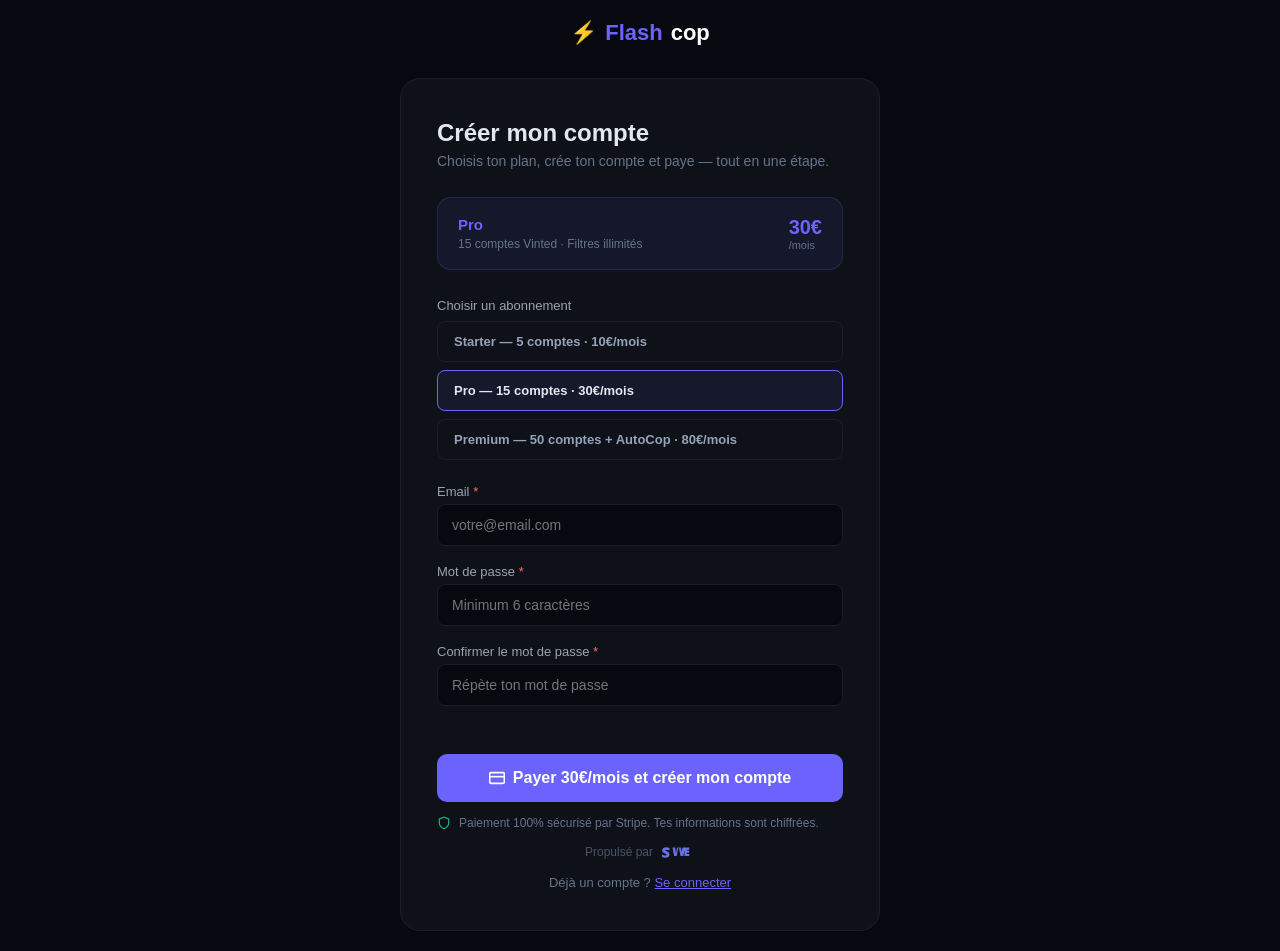
==== frontend/inscription.html @ 48cda0c5 "feat: flow intégré — inscription + paiement Stripe en une seule étape Nouveau parcours utilisateur :" ====
<!DOCTYPE html>
<html lang="fr">
<head>
  <meta charset="UTF-8"/>
  <meta name="viewport" content="width=device-width, initial-scale=1.0"/>
  <title>S'inscrire — Flashcop</title>
  <style>
    *{box-sizing:border-box;margin:0;padding:0}
    body{background:#080910;min-height:100vh;display:flex;align-items:center;justify-content:center;font-family:-apple-system,BlinkMacSystemFont,'Segoe UI',sans-serif;padding:20px}
    .container{width:100%;max-width:480px}
    .logo{display:flex;align-items:center;gap:8px;font-size:22px;font-weight:900;color:#fff;justify-content:center;margin-bottom:32px;text-decoration:none}
    .logo span{color:#6c63ff}
    .box{background:#0f1119;border:1px solid #1a1d2e;border-radius:20px;padding:40px 36px}
    h1{font-size:24px;font-weight:800;color:#e2e8f0;margin-bottom:6px}
    .sub{color:#64748b;font-size:14px;margin-bottom:28px}

    /* Plan summary */
    .plan-card{border-radius:14px;padding:18px 20px;margin-bottom:28px;display:flex;align-items:center;justify-content:space-between;gap:12px}
    .plan-card.starter{background:rgba(56,189,248,.08);border:1px solid rgba(56,189,248,.2)}
    .plan-card.pro{background:rgba(108,99,255,.08);border:1px solid rgba(108,99,255,.2)}
    .plan-card.premium{background:rgba(245,158,11,.08);border:1px solid rgba(245,158,11,.2)}
    .plan-name{font-size:15px;font-weight:700}
    .plan-name.starter{color:#38bdf8}
    .plan-name.pro{color:#6c63ff}
    .plan-name.premium{color:#f59e0b}
    .plan-features{font-size:12px;color:#64748b;margin-top:4px}
    .plan-price{font-size:20px;font-weight:900;white-space:nowrap}
    .plan-price.starter{color:#38bdf8}
    .plan-price.pro{color:#6c63ff}
    .plan-price.premium{color:#f59e0b}
    .plan-per{font-size:11px;font-weight:400;color:#64748b}

    label{display:block;color:#9ca3af;font-size:13px;margin-bottom:5px;margin-top:18px}
    input{width:100%;padding:12px 14px;background:#080910;border:1px solid #1a1d2e;border-radius:8px;color:#e2e8f0;font-size:14px;outline:none;transition:.15s}
    input:focus{border-color:#6c63ff}

    .divider{border:none;border-top:1px solid #1a1d2e;margin:24px 0}

    .secure-note{display:flex;align-items:center;gap:8px;font-size:12px;color:#64748b;margin-top:14px}
    .secure-note svg{flex-shrink:0;color:#10b981}

    .error{color:#f87171;font-size:13px;margin-top:10px;text-align:center;min-height:18px}

    .btn-pay{width:100%;margin-top:20px;padding:15px;background:#6c63ff;color:#fff;border:none;border-radius:10px;font-size:16px;font-weight:800;cursor:pointer;transition:.15s;display:flex;align-items:center;justify-content:center;gap:8px}
    .btn-pay:hover{background:#5750e3;transform:translateY(-1px)}
    .btn-pay:disabled{opacity:.5;cursor:not-allowed;transform:none}
    .btn-pay.starter{background:#38bdf8;color:#000}
    .btn-pay.starter:hover{background:#0ea5e9}
    .btn-pay.premium{background:linear-gradient(135deg,#f59e0b,#e67e22);color:#000}
    .btn-pay.premium:hover{filter:brightness(1.1)}

    .footer-link{text-align:center;margin-top:16px;font-size:13px;color:#64748b}
    .footer-link a{color:#6c63ff}

    .stripe-badge{display:flex;align-items:center;justify-content:center;gap:6px;margin-top:14px;font-size:12px;color:#475569}
    .stripe-badge svg{width:36px;height:15px}
  </style>
</head>
<body>
<div class="container">
  <a href="/" class="logo">⚡ <span>Flash</span>cop</a>
  <div class="box">
    <h1>Créer mon compte</h1>
    <p class="sub">Choisis ton plan, crée ton compte et paye — tout en une étape.</p>

    <!-- Plan summary (filled by JS) -->
    <div class="plan-card" id="plan-card">
      <div>
        <div class="plan-name" id="plan-name">—</div>
        <div class="plan-features" id="plan-features">—</div>
      </div>
      <div>
        <div class="plan-price" id="plan-price">—</div>
        <div class="plan-per">/mois</div>
      </div>
    </div>

    <!-- Plan picker (if no plan in URL) -->
    <div id="plan-picker" style="display:none;margin-bottom:24px">
      <label style="margin-top:0">Choisir un abonnement</label>
      <div style="display:grid;gap:8px;margin-top:8px">
        <button class="plan-pick-btn" data-plan="starter" onclick="selectPlan('starter')">Starter — 5 comptes · 10€/mois</button>
        <button class="plan-pick-btn" data-plan="pro" onclick="selectPlan('pro')">Pro — 15 comptes · 30€/mois</button>
        <button class="plan-pick-btn active" data-plan="premium" onclick="selectPlan('premium')">Premium — 50 comptes + AutoCop · 80€/mois</button>
      </div>
    </div>

    <label>Email <span style="color:#f87171">*</span></label>
    <input type="email" id="email" placeholder="votre@email.com" autocomplete="email"/>

    <label>Mot de passe <span style="color:#f87171">*</span></label>
    <input type="password" id="password" placeholder="Minimum 6 caractères" autocomplete="new-password"/>

    <label>Confirmer le mot de passe <span style="color:#f87171">*</span></label>
    <input type="password" id="password2" placeholder="Répète ton mot de passe"/>

    <div class="error" id="err"></div>

    <button class="btn-pay" id="btn-pay" onclick="startPayment()">
      <svg width="16" height="16" viewBox="0 0 24 24" fill="none" stroke="currentColor" stroke-width="2.5"><rect x="1" y="4" width="22" height="16" rx="2"/><line x1="1" y1="10" x2="23" y2="10"/></svg>
      <span id="btn-label">Payer et créer mon compte</span>
    </button>

    <div class="secure-note">
      <svg width="14" height="14" viewBox="0 0 24 24" fill="none" stroke="currentColor" stroke-width="2"><path d="M12 22s8-4 8-10V5l-8-3-8 3v7c0 6 8 10 8 10z"/></svg>
      Paiement 100% sécurisé par Stripe. Tes informations sont chiffrées.
    </div>

    <div class="stripe-badge">
      Propulsé par
      <svg viewBox="0 0 60 25" fill="none" xmlns="http://www.w3.org/2000/svg">
        <path d="M10.4 10.6c0-.8.7-1.1 1.8-1.1 1.6 0 3.6.5 5.2 1.4V6.5C15.7 5.8 13.9 5.5 12 5.5 8 5.5 5.3 7.6 5.3 11c0 5.3 7.3 4.5 7.3 6.8 0 .9-.8 1.2-2 1.2-1.7 0-3.9-.7-5.6-1.7v4.5c1.9.8 3.8 1.2 5.6 1.2 4.1 0 6.9-2 6.9-5.5-.1-5.8-7.1-4.7-7.1-6.9zM32.3 5.8l-2.8 14.4h-4.3l-2.8-14.4h4.4l1.5 9.7 1.5-9.7h2.5zM37.4 5.8H33l3 14.4h4.5l3-14.4h-4.5l-1.3 7.8-1.3-7.8zM50.4 5.8h-8v14.4h8v-3.7h-4v-2.1h3.7v-3.5H46.4V9.5h4V5.8z" fill="#6772e5"/>
      </svg>
    </div>

    <div class="footer-link">Déjà un compte ? <a href="/login.html">Se connecter</a></div>
  </div>
</div>

<style>
.plan-pick-btn{width:100%;padding:12px 16px;background:#0f1119;border:1px solid #1a1d2e;border-radius:8px;color:#94a3b8;font-size:13px;font-weight:600;cursor:pointer;text-align:left;transition:.15s}
.plan-pick-btn:hover,.plan-pick-btn.active{border-color:#6c63ff;color:#e2e8f0;background:rgba(108,99,255,.08)}
</style>

<script>
const PLANS = {
  starter: { name:'Starter', price:'10€', features:'5 comptes Vinted · Filtres illimités', color:'starter' },
  pro:     { name:'Pro',     price:'30€', features:'15 comptes Vinted · Filtres illimités', color:'pro' },
  premium: { name:'Premium', price:'80€', features:'50 comptes Vinted · AutoCop · Filtres illimités', color:'premium' },
};

let currentPlan = new URLSearchParams(window.location.search).get('plan') || '';

function selectPlan(p) {
  currentPlan = p;
  document.querySelectorAll('.plan-pick-btn').forEach(b => b.classList.toggle('active', b.dataset.plan === p));
  renderPlanCard();
}

function renderPlanCard() {
  const p = PLANS[currentPlan];
  if (!p) return;
  const card = document.getElementById('plan-card');
  card.className = 'plan-card ' + p.color;
  document.getElementById('plan-name').className = 'plan-name ' + p.color;
  document.getElementById('plan-name').textContent = p.name;
  document.getElementById('plan-features').textContent = p.features;
  document.getElementById('plan-price').className = 'plan-price ' + p.color;
  document.getElementById('plan-price').textContent = p.price;
  document.getElementById('btn-pay').className = 'btn-pay ' + p.color;
  document.getElementById('btn-label').textContent = `Payer ${p.price}/mois et créer mon compte`;
}

// Init
if (currentPlan && PLANS[currentPlan]) {
  document.getElementById('plan-picker').style.display = 'none';
  renderPlanCard();
} else {
  document.getElementById('plan-picker').style.display = 'block';
  document.getElementById('plan-card').style.display = 'none';
  currentPlan = 'pro';
  selectPlan('pro');
  document.getElementById('plan-card').style.display = 'flex';
}

// Pre-fill email from URL if present
const urlEmail = new URLSearchParams(window.location.search).get('email');
if (urlEmail) document.getElementById('email').value = urlEmail;

async function startPayment() {
  const email = document.getElementById('email').value.trim();
  const pw = document.getElementById('password').value;
  const pw2 = document.getElementById('password2').value;
  const errEl = document.getElementById('err');
  const btn = document.getElementById('btn-pay');
  errEl.textContent = '';

  if (!currentPlan || !PLANS[currentPlan]) { errEl.textContent = 'Choisis un abonnement.'; return; }
  if (!email) { errEl.textContent = 'Entre ton adresse email.'; return; }
  if (!/^[^\s@]+@[^\s@]+\.[^\s@]+$/.test(email)) { errEl.textContent = 'Adresse email invalide.'; return; }
  if (pw.length < 6) { errEl.textContent = 'Mot de passe trop court (min 6 caractères).'; return; }
  if (pw !== pw2) { errEl.textContent = 'Les mots de passe ne correspondent pas.'; return; }

  btn.disabled = true;
  document.getElementById('btn-label').textContent = 'Redirection vers Stripe…';

  // Store credentials temporarily in sessionStorage for post-payment use
  sessionStorage.setItem('fc_signup', JSON.stringify({ email, password: pw, plan: currentPlan }));

  try {
    const r = await fetch('/api/payment/checkout', {
      method: 'POST',
      headers: { 'Content-Type': 'application/json' },
      body: JSON.stringify({ plan: currentPlan, customer_email: email }),
    });
    const data = await r.json();
    if (data.url) {
      window.location.href = data.url;
    } else {
      // Stripe not configured — create account directly (dev mode)
      await _createAccountDirectly();
    }
  } catch {
    await _createAccountDirectly();
  }
}

async function _createAccountDirectly() {
  // Dev/demo mode: no Stripe, create account with free plan
  const email = document.getElementById('email').value.trim();
  const pw = document.getElementById('password').value;
  const errEl = document.getElementById('err');
  try {
    const r = await fetch('/api/auth/register', {
      method: 'POST',
      headers: { 'Content-Type': 'application/json' },
      body: JSON.stringify({ email, password: pw, license_key: '' }),
    });
    const data = await r.json();
    if (!r.ok) { errEl.textContent = data.detail || 'Erreur inscription'; return; }
    sessionStorage.removeItem('fc_signup');
    localStorage.setItem('vbot_token', data.token);
    localStorage.setItem('vbot_user', JSON.stringify(data.user));
    window.location.href = '/app';
  } catch(e) {
    errEl.textContent = 'Erreur serveur : ' + e.message;
  } finally {
    document.getElementById('btn-pay').disabled = false;
    document.getElementById('btn-label').textContent = 'Payer et créer mon compte';
  }
}

document.addEventListener('keydown', e => { if (e.key === 'Enter') startPayment(); });
</script>
</body>
</html>
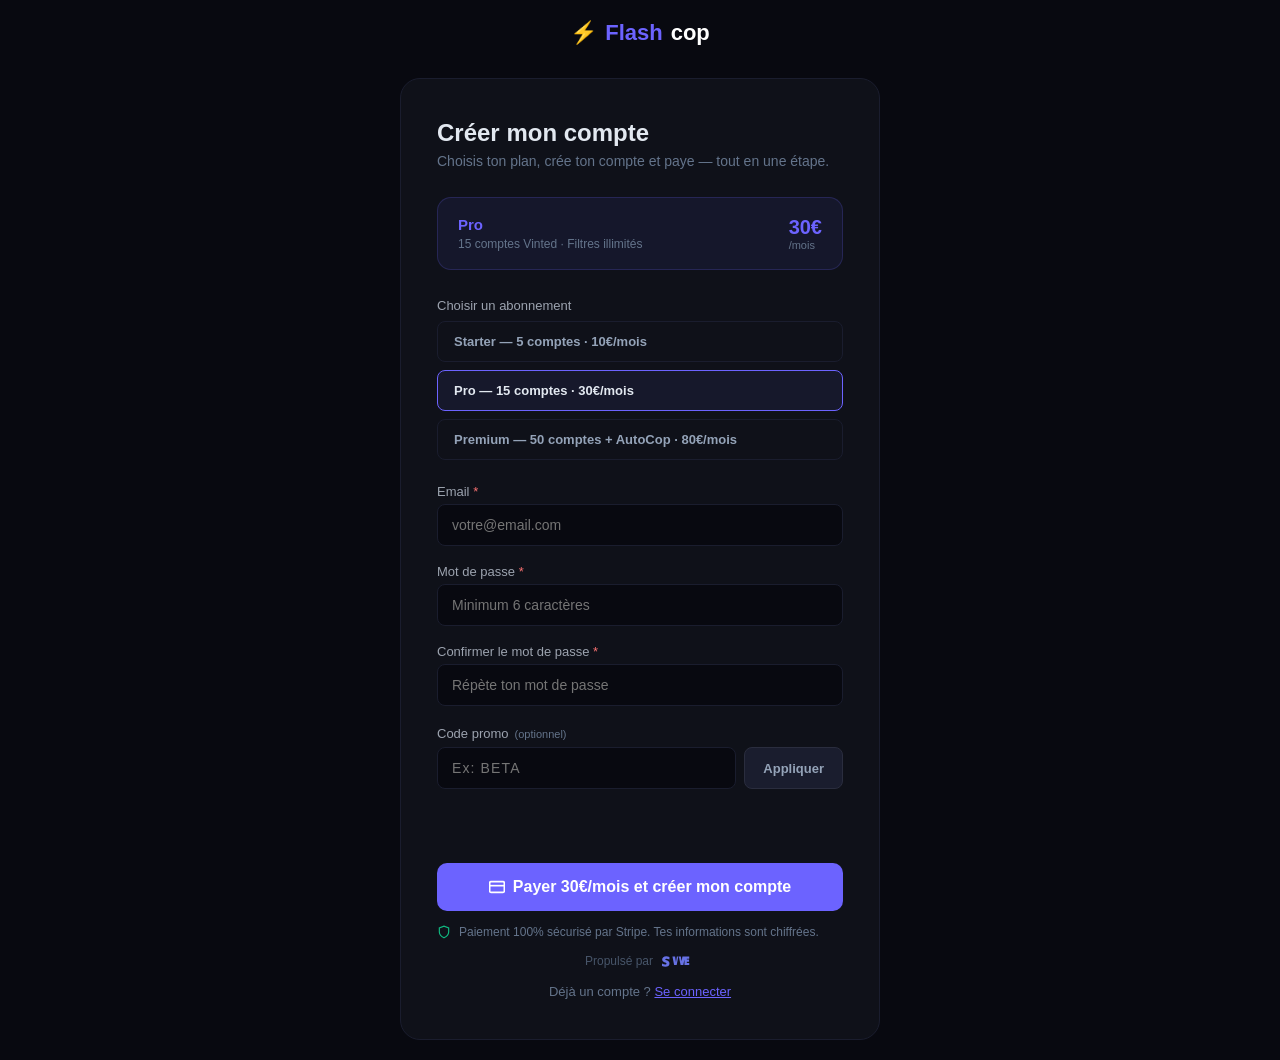
==== commit b5d4dd2c: "Add promo code system with BETA (100% free) code - New PromoCode DB model with discount_percent, pla" ====
--- a/frontend/inscription.html
+++ b/frontend/inscription.html
@@ -94,6 +94,24 @@
     <label>Confirmer le mot de passe <span style="color:#f87171">*</span></label>
     <input type="password" id="password2" placeholder="Répète ton mot de passe"/>
 
+    <!-- Promo code -->
+    <div style="margin-top:20px">
+      <label style="margin-top:0;display:flex;align-items:center;gap:6px">
+        Code promo
+        <span style="color:#64748b;font-weight:400;font-size:11px">(optionnel)</span>
+      </label>
+      <div style="display:flex;gap:8px;margin-top:6px">
+        <input type="text" id="promo-input" placeholder="Ex: BETA" autocomplete="off"
+          oninput="this.value=this.value.toUpperCase()"
+          style="flex:1;letter-spacing:.08em"/>
+        <button type="button" id="promo-btn" onclick="applyPromo()"
+          style="padding:0 18px;background:#1a1d2e;border:1px solid #2a2d3e;border-radius:8px;color:#94a3b8;font-size:13px;font-weight:600;cursor:pointer;white-space:nowrap;transition:.15s;flex-shrink:0">
+          Appliquer
+        </button>
+      </div>
+      <div id="promo-result" style="margin-top:8px;font-size:13px;min-height:18px"></div>
+    </div>
+
     <div class="error" id="err"></div>
 
     <button class="btn-pay" id="btn-pay" onclick="startPayment()">
@@ -101,7 +119,7 @@
       <span id="btn-label">Payer et créer mon compte</span>
     </button>
 
-    <div class="secure-note">
+    <div class="secure-note" id="secure-note">
       <svg width="14" height="14" viewBox="0 0 24 24" fill="none" stroke="currentColor" stroke-width="2"><path d="M12 22s8-4 8-10V5l-8-3-8 3v7c0 6 8 10 8 10z"/></svg>
       Paiement 100% sécurisé par Stripe. Tes informations sont chiffrées.
     </div>
@@ -128,6 +146,8 @@
   pro:     { name:'Pro',     price:'30€', features:'15 comptes Vinted · Filtres illimités', color:'pro' },
   premium: { name:'Premium', price:'80€', features:'50 comptes Vinted · AutoCop · Filtres illimités', color:'premium' },
 };
+
+let appliedPromo = null; // { code, discount_percent, plan, free, description }
 
 let currentPlan = new URLSearchParams(window.location.search).get('plan') || '';
 
@@ -167,6 +187,67 @@
 const urlEmail = new URLSearchParams(window.location.search).get('email');
 if (urlEmail) document.getElementById('email').value = urlEmail;
 
+async function applyPromo() {
+  const code = document.getElementById('promo-input').value.trim().toUpperCase();
+  const resultEl = document.getElementById('promo-result');
+  const btn = document.getElementById('promo-btn');
+  if (!code) { resultEl.innerHTML = '<span style="color:#f87171">Saisis un code promo.</span>'; return; }
+
+  btn.disabled = true;
+  btn.textContent = '…';
+  resultEl.textContent = '';
+
+  try {
+    const r = await fetch('/api/payment/apply-promo', {
+      method: 'POST',
+      headers: { 'Content-Type': 'application/json' },
+      body: JSON.stringify({ code, plan: currentPlan || 'pro' }),
+    });
+    const data = await r.json();
+
+    if (!r.ok) {
+      resultEl.innerHTML = `<span style="color:#f87171">❌ ${data.detail || 'Code invalide'}</span>`;
+      appliedPromo = null;
+      _resetPayButton();
+      return;
+    }
+
+    appliedPromo = data;
+
+    if (data.free) {
+      // 100% off — no payment needed
+      resultEl.innerHTML = `<span style="color:#10b981">✅ Code <b>${data.code}</b> appliqué — accès <b>gratuit</b> ! ${data.description ? '(' + data.description + ')' : ''}</span>`;
+      const btn = document.getElementById('btn-pay');
+      btn.style.background = '#10b981';
+      btn.style.color = '#fff';
+      document.getElementById('btn-label').textContent = 'Créer mon compte gratuitement →';
+      document.getElementById('secure-note').style.display = 'none';
+      document.querySelector('.stripe-badge').style.display = 'none';
+    } else {
+      // Partial discount
+      resultEl.innerHTML = `<span style="color:#10b981">✅ Code <b>${data.code}</b> — ${data.discount_percent}% de réduction (${data.final_price}€/mois)</span>`;
+      document.getElementById('btn-label').textContent = `Payer ${data.final_price}€/mois et créer mon compte`;
+    }
+  } catch(e) {
+    resultEl.innerHTML = `<span style="color:#f87171">Erreur : ${e.message}</span>`;
+    appliedPromo = null;
+  } finally {
+    btn.disabled = false;
+    btn.textContent = 'Appliquer';
+  }
+}
+
+function _resetPayButton() {
+  const p = PLANS[currentPlan];
+  if (!p) return;
+  const btn = document.getElementById('btn-pay');
+  btn.style.background = '';
+  btn.style.color = '';
+  document.getElementById('btn-label').textContent = `Payer ${p.price}/mois et créer mon compte`;
+  document.getElementById('secure-note').style.display = '';
+  document.querySelector('.stripe-badge').style.display = '';
+}
+
 async function startPayment() {
   const email = document.getElementById('email').value.trim();
   const pw = document.getElementById('password').value;
@@ -182,9 +263,32 @@
   if (pw !== pw2) { errEl.textContent = 'Les mots de passe ne correspondent pas.'; return; }
 
   btn.disabled = true;
+
+  // ── Promo 100% off → skip Stripe entirely ─────────────────────────────────
+  if (appliedPromo && appliedPromo.free) {
+    document.getElementById('btn-label').textContent = 'Création du compte…';
+    try {
+      const r = await fetch('/api/payment/register-with-promo', {
+        method: 'POST',
+        headers: { 'Content-Type': 'application/json' },
+        body: JSON.stringify({ code: appliedPromo.code, email, password: pw, plan: currentPlan }),
+      });
+      const data = await r.json();
+      if (!r.ok) { errEl.textContent = data.detail || 'Erreur inscription'; btn.disabled = false; _resetPayButton(); return; }
+      localStorage.setItem('vbot_token', data.token);
+      localStorage.setItem('vbot_user', JSON.stringify(data.user));
+      window.location.href = '/app';
+      return;
+    } catch(e) {
+      errEl.textContent = 'Erreur serveur : ' + e.message;
+      btn.disabled = false;
+      _resetPayButton();
+      return;
+    }
+  }
+
+  // ── Normal Stripe flow ─────────────────────────────────────────────────────
   document.getElementById('btn-label').textContent = 'Redirection vers Stripe…';
-
-  // Store credentials temporarily in sessionStorage for post-payment use
   sessionStorage.setItem('fc_signup', JSON.stringify({ email, password: pw, plan: currentPlan }));
 
   try {
@@ -197,7 +301,6 @@
     if (data.url) {
       window.location.href = data.url;
     } else {
-      // Stripe not configured — create account directly (dev mode)
       await _createAccountDirectly();
     }
   } catch {
